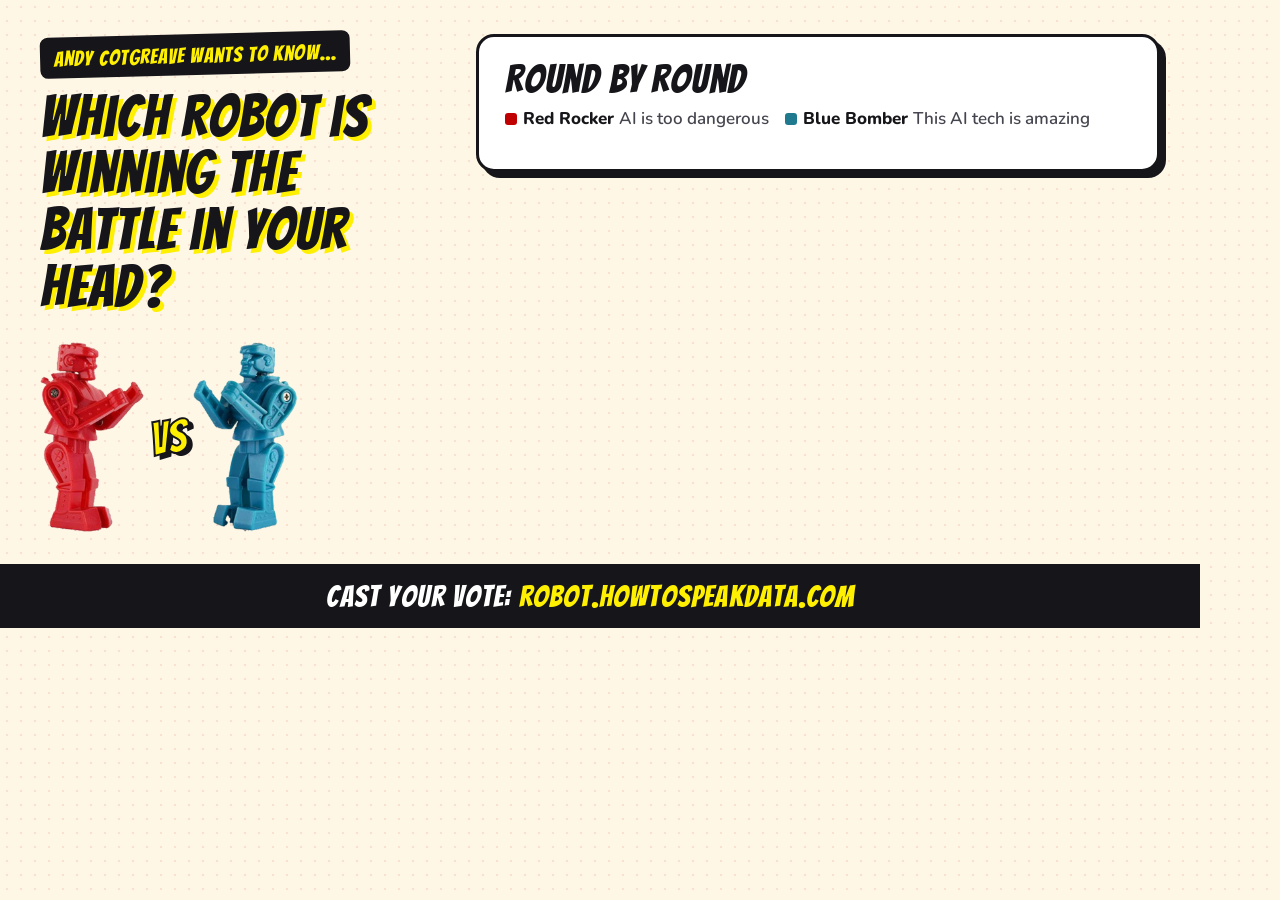
==== share.html @ df8dd7fe "Round by round panel and social share images Per-audience red/blue split (LinkedIn seed, Compass, Da" ====
<!doctype html>
<html lang="en">
<head>
  <meta charset="utf-8">
  <meta name="viewport" content="width=device-width, initial-scale=1">
  <meta name="robots" content="noindex">
  <title>Round by round | Share image</title>
  <!--
    Social images for the "Round by round" results, drawn from live votes.
      share.html?format=landscape   1200 x 628  (screenshot at 2x for 2400 x 1256)
      share.html?format=portrait    1080 x 1350 (screenshot at 2x for 2160 x 2700)
  -->
  <link rel="preconnect" href="https://fonts.googleapis.com">
  <link rel="preconnect" href="https://fonts.gstatic.com" crossorigin>
  <link href="https://fonts.googleapis.com/css2?family=Bangers&family=Nunito:wght@400;600;800&display=swap" rel="stylesheet">
  <link rel="stylesheet" href="styles.css">
  <style>
    html, body { margin: 0; overflow: hidden; }
    .card { position: relative; box-sizing: border-box; display: grid; overflow: hidden; }
    .card--landscape { width: 1200px; height: 628px; padding: 34px 40px 0; grid-template-columns: 400px 1fr; grid-template-rows: 1fr auto; column-gap: 36px; }
    .card--portrait { width: 1080px; height: 1350px; padding: 56px 60px 0; grid-template-rows: auto auto 1fr auto; }

    .s-intro { display: flex; flex-direction: column; align-items: flex-start; }
    .s-kicker {
      display: inline-block; font-family: var(--display); letter-spacing: 0.05em;
      background: var(--ink); color: var(--yellow); padding: 6px 14px 3px; border-radius: 8px; transform: rotate(-1.5deg);
    }
    .s-title { font-family: var(--display); font-weight: 400; line-height: 0.98; margin: 14px 0 0; color: var(--ink); text-shadow: 4px 4px 0 var(--yellow); }
    .s-robots { display: flex; align-items: flex-end; gap: 6px; margin-top: auto; }
    .s-robots img { height: 100%; width: auto; }
    .s-vs { font-family: var(--display); color: var(--yellow); -webkit-text-stroke: 2px var(--ink); text-shadow: 4px 4px 0 var(--ink); transform: rotate(-8deg); align-self: center; }

    .s-panel { margin: 0; align-self: start; position: relative; }
    .s-panel h2 { margin: 0; }
    .s-panel .history-key { font-size: 17px; margin: 6px 0 18px; }
    .s-panel .hrow { grid-template-columns: 84px 1fr; gap: 16px; position: relative; }
    /* highlighter band behind the row the callout talks about */
    .s-panel .hrow.is-called::before {
      content: ""; position: absolute; inset: -5px -10px -7px -12px; background: var(--yellow); border-radius: 10px; z-index: -1;
    }
    .s-panel .history-rows { position: relative; z-index: 0; }
    .s-panel .hrow-logo { height: 46px; }
    .s-panel .hrow-name { font-size: 26px; line-height: 0.9; }
    .s-panel .hrow-track { height: 50px; }
    .s-panel .hrow-seg { font-size: 30px; padding-left: 12px; padding-right: 12px; }
    .s-panel .hrow-seg--blue { padding-left: 0; }
    .s-panel .hrow--soon .hrow-track { font-size: 26px; }
    .s-panel .hrow--soon .hrow-track small { font-size: 17px; }

    /* comic callout for the standout audience */
    .s-callout {
      position: absolute; z-index: 2; top: -18px; right: -14px; font-family: var(--display); letter-spacing: 0.03em; line-height: 1;
      background: var(--yellow); color: var(--ink); border: 3px solid var(--ink); border-radius: 12px; box-shadow: 4px 4px 0 var(--ink);
      padding: 9px 14px 6px; transform: rotate(3deg); white-space: nowrap;
    }

    .s-cta {
      grid-column: 1 / -1; margin: 0 -60px; display: flex; align-items: center; justify-content: center; gap: 18px;
      background: var(--ink); color: #fff; font-family: var(--display); letter-spacing: 0.04em;
    }
    .s-cta b { color: var(--yellow); font-weight: 400; }

    .card--landscape .s-kicker { font-size: 21px; }
    .card--landscape .s-title { font-size: 58px; }
    .card--landscape .s-robots { height: 190px; margin-bottom: 14px; }
    .card--landscape .s-vs { font-size: 46px; }
    .card--landscape .s-panel { padding: 22px 26px 20px; }
    .card--landscape .s-panel h2 { font-size: 40px; }
    .card--landscape .history-rows { gap: 10px; }
    .card--landscape .s-panel .hrow { min-height: 50px; }
    .card--landscape .s-callout { font-size: 22px; }
    .card--landscape .s-cta { height: 64px; margin: 18px -40px 0; font-size: 30px; }

    .card--portrait .s-kicker { font-size: 30px; }
    .card--portrait .s-title { font-size: 86px; }
    .card--portrait .s-robots { height: 210px; justify-content: center; align-self: center; margin: 20px 0 26px; }
    .card--portrait .s-vs { font-size: 64px; margin: 0 18px; }
    .card--portrait .s-panel { padding: 30px 32px 28px; }
    .card--portrait .s-panel h2 { font-size: 54px; }
    .card--portrait .s-panel .history-key { font-size: 20px; }
    .card--portrait .history-rows { gap: 16px; }
    .card--portrait .s-panel .hrow { grid-template-columns: 100px 1fr; min-height: 60px; }
    .card--portrait .s-panel .hrow-track { height: 60px; }
    .card--portrait .s-panel .hrow-seg { font-size: 36px; }
    .card--portrait .s-callout { font-size: 28px; }
    .card--portrait .s-cta { height: 130px; margin-top: 30px; font-size: 44px; flex-direction: column; gap: 2px; line-height: 1.05; }
    .card--portrait .s-cta > b { display: block; }
    .card--portrait .s-cta span { font-size: 26px; color: #fff; opacity: .85; }
  </style>
</head>
<body>
  <div class="card" id="card">
    <div class="s-intro">
      <span class="s-kicker">Andy Cotgreave wants to know&hellip;</span>
      <h1 class="s-title">Which robot is winning the battle in your head?</h1>
      <div class="s-robots" aria-hidden="true">
        <img src="assets/red-robot.webp" alt="">
        <span class="s-vs">VS</span>
        <img src="assets/blue-robot.webp" alt="" style="transform: scaleX(1)">
      </div>
    </div>

    <section class="panel s-panel history is-pct" id="history">
      <h2>Round by round</h2>
      <div class="history-key">
        <span><b class="key-swatch key-swatch--red"></b>Red Rocker <em>AI is too dangerous</em></span>
        <span><b class="key-swatch key-swatch--blue"></b>Blue Bomber <em>This AI tech is amazing</em></span>
      </div>
      <ol class="history-rows" id="historyRows"></ol>
      <div class="s-callout" id="callout" hidden></div>
    </section>

    <div class="s-cta"><div>Cast your vote: <b>robot.howtospeakdata.com</b></div><span id="ctaSub"></span></div>
  </div>

  <script src="config.js"></script>
  <script src="history.js"></script>
  <script>
  (function () {
    "use strict";
    var format = new URLSearchParams(location.search).get("format") === "portrait" ? "portrait" : "landscape";
    var card = document.getElementById("card");
    card.classList.add("card--" + format);
    // portrait stacks intro, robots, panel and CTA; landscape puts the panel beside the intro
    if (format === "portrait") {
      var intro = card.querySelector(".s-intro"), robots = card.querySelector(".s-robots");
      card.insertBefore(robots, intro.nextSibling);
    }
    var logoArea = format === "portrait" ? 46 * 46 : 40 * 40, logoMax = format === "portrait" ? 54 : 46;

    var api = (window.ROBOT_API || "").replace(/\/+$/, "");
    fetch(api ? api + "/votes.csv" : "data/votes.csv").then(function (r) { return r.text(); }).then(function (text) {
      var rows = tallyVoteHistory(window.VOTE_HISTORY, parseVoteCsv(text));
      var list = document.getElementById("historyRows");
      rows.forEach(function (r) {
        var li = document.createElement("li"), total = r.red + r.blue;
        li.className = "hrow" + (r.soon ? " hrow--soon" : "");
        var logo = document.createElement("div");
        logo.className = "hrow-logo";
        if (r.ev.logo) {
          var i = document.createElement("i");
          i.style.setProperty("--logo", "url('" + r.ev.logo + "')");
          sizeVoteLogo(i, r.ev.logo, logoArea, logoMax);
          logo.appendChild(i);
        } else {
          logo.innerHTML = '<span class="hrow-name">' + r.ev.name + "</span>";
        }
        var track = document.createElement("div");
        track.className = "hrow-track";
        if (r.soon) {
          track.innerHTML = r.ev.date + "<small>coming up</small>";
        } else {
          var pr = total ? Math.round(100 * r.red / total) : 0;
          track.innerHTML = '<span class="hrow-bar" style="width:100%">' +
            '<span class="hrow-seg hrow-seg--red" style="flex-grow:' + r.red + '">' + pr + "%</span>" +
            '<span class="hrow-seg hrow-seg--blue" style="flex-grow:' + r.blue + '">' + (100 - pr) + "%</span></span>";
        }
        li.appendChild(logo); li.appendChild(track); list.appendChild(li);
        r.li = li;
      });

      // Call out an audience that broke from the rest (the only one where Blue won)
      var done = rows.filter(function (r) { return !r.soon && r.red + r.blue > 0; });
      var blueWins = done.filter(function (r) { return r.blue > r.red; });
      if (blueWins.length === 1 && done.length > 2) {
        var c = document.getElementById("callout");
        c.textContent = "Only " + blueWins[0].ev.name.replace(" Tech Summit", "") + " backed the Blue Bomber!";
        c.hidden = false;
        blueWins[0].li.classList.add("is-called");
      }

      var soon = rows.filter(function (r) { return r.soon; }).map(function (r) { return r.ev.name + " " + r.ev.date; });
      if (soon.length && format === "portrait") document.getElementById("ctaSub").textContent = "Next rounds: " + soon.join(" · ");
      document.body.setAttribute("data-ready", "1");
    });
  })();
  </script>
</body>
</html>
---- styles.css ----
:root {
  --red: #c00000;
  --red-dark: #8f0000;
  --teal: #207a8f;
  --teal-dark: #155767;
  --yellow: #ffef00;
  --ink: #16161a;
  --ink-soft: #45454f;
  --cream: #fff7e6;
  --paper: #ffffff;
  --substack: #ff6719;
  --linkedin: #0a66c2;
  --radius: 18px;
  --shadow: 4px 4px 0 var(--ink);
  --display: "Bangers", "Impact", "Arial Black", sans-serif;
  --body: "Nunito", system-ui, -apple-system, "Segoe UI", Roboto, sans-serif;
  color-scheme: light;
}

* { box-sizing: border-box; }
html { -webkit-text-size-adjust: 100%; scroll-behavior: smooth; }
body {
  margin: 0;
  font-family: var(--body);
  color: var(--ink);
  background-color: var(--cream);
  background-image: radial-gradient(rgba(192, 0, 0, 0.09) 1.4px, transparent 1.6px);
  background-size: 14px 14px;
  line-height: 1.5;
  overflow-x: hidden;
}
html { overflow-x: hidden; }
@supports (overflow: clip) { html, body { overflow-x: clip; } }
img { max-width: 100%; display: block; }
a { color: inherit; }
h1, h2, h3 { font-family: var(--display); font-weight: 400; letter-spacing: 0.02em; line-height: 1.02; margin: 0; }

/* ---------- top bar ---------- */
.topbar {
  display: flex; justify-content: center;
  padding: 10px 16px calc(10px);
  padding-top: max(10px, env(safe-area-inset-top));
  background: var(--ink);
}
.brand {
  font-family: var(--display); color: var(--yellow); font-size: 20px;
  text-decoration: none; letter-spacing: 0.06em;
}

.talk[hidden], .has-talk .brand { display: none; }
/* Same 50px height as the plain bar, so the robots and vote buttons don't move down. */
.topbar.has-talk { height: 50px; padding-top: 0; padding-bottom: 0; align-items: center; box-sizing: content-box; padding-top: env(safe-area-inset-top); }
.talk {
  display: flex; align-items: center; gap: 12px; max-width: 520px; width: 100%;
  text-decoration: none; color: #fff;
}
.talk-icon { width: 34px; height: 34px; border-radius: 50%; flex: none; border: 2px solid #fff; }
/* One spin of the compass shortly after the page opens, then it stays still. */
/* A logo shown as plain lettering on the bar, instead of in a round badge */
.talk-icon--wordmark { width: auto; height: 30px; border: 0; border-radius: 0; }
@media (max-width: 350px) {
  .has-talk .talk { gap: 8px; }
  .talk-icon--wordmark { height: 22px; }
}
/* "decode": the badge pops in while the text decodes (see app.js) */
.talk-icon.pop { animation: badgePop 0.6s cubic-bezier(.2,1.8,.4,1) both; }
@keyframes badgePop { 0% { transform: scale(0.3) rotate(-12deg); opacity: 0; } 100% { transform: none; opacity: 1; } }
.talk-text { font-variant-numeric: tabular-nums; }
.talk-icon.spin { animation: compassSpin 1.4s cubic-bezier(.25,.9,.3,1.25) 0.6s 1 both; } /* .spin is added once the icon has loaded */
@keyframes compassSpin {
  0%   { transform: rotate(0) scale(1); }
  15%  { transform: rotate(-25deg) scale(1.12); }
  75%  { transform: rotate(375deg) scale(1.12); }
  88%  { transform: rotate(352deg) scale(1); }
  100% { transform: rotate(360deg) scale(1); }
}
.talk-text { flex: 1; min-width: 0; display: flex; flex-direction: column; line-height: 1; }
.talk-kicker { font-family: var(--display); color: var(--yellow); font-size: clamp(13px, 4.1vw, 16px); letter-spacing: 0.06em; white-space: nowrap; overflow: hidden; text-overflow: ellipsis; }
.talk-detail { font-family: var(--display); font-size: clamp(17px, 5.2vw, 22px); letter-spacing: 0.03em; white-space: nowrap; overflow: hidden; text-overflow: clip; }
.talk-arrow {
  flex: none; font-size: 22px; font-weight: 800; color: var(--ink); background: var(--yellow);
  width: 32px; height: 32px; border-radius: 50%; display: grid; place-items: center;
}
.talk:hover .talk-detail, .talk:focus-visible .talk-detail { text-decoration: underline; }

main { max-width: 760px; margin: 0 auto; padding: 0 16px; }

/* ---------- the ring ---------- */
.ring { padding: 22px 0 8px; text-align: center; }
.kicker {
  display: inline-block; margin: 0 0 10px;
  font-family: var(--display); font-size: 18px; letter-spacing: 0.05em;
  background: var(--ink); color: var(--yellow);
  padding: 4px 12px 2px; border-radius: 6px; transform: rotate(-1.5deg);
}
.kicker--dark { background: var(--red); color: var(--yellow); }
.ring h1 {
  font-size: clamp(36px, 10.5vw, 64px);
  color: var(--ink);
  text-shadow: 3px 3px 0 var(--yellow);
  margin: 0 auto 14px; max-width: 12em;
}

.fighters {
  display: grid;
  grid-template-columns: 1fr auto 1fr;
  align-items: end;
  gap: 4px;
  margin: 0 -6px;
}
.vs {
  font-family: var(--display); font-size: clamp(26px, 8vw, 44px);
  color: var(--yellow); -webkit-text-stroke: 1.5px var(--ink);
  text-shadow: 3px 3px 0 var(--ink);
  align-self: center; transform: rotate(-8deg); padding-bottom: 60px;
}

.fighter {
  appearance: none; border: 0; background: none; padding: 6px 2px 0;
  font: inherit; color: inherit; cursor: pointer;
  display: flex; flex-direction: column; align-items: center;
  -webkit-tap-highlight-color: transparent; touch-action: manipulation;
  position: relative; min-width: 0;
}
.fighter:focus-visible { outline: 4px solid var(--yellow); outline-offset: 4px; border-radius: var(--radius); }

.name {
  font-family: var(--display); font-size: clamp(18px, 5.4vw, 28px); letter-spacing: 0.04em;
  line-height: 1;
}
.fighter--red .name { color: var(--red); }
.fighter--blue .name { color: var(--teal); }

.bubble {
  position: relative; display: block;
  margin: 6px 0 14px; padding: 8px 10px 6px;
  font-family: var(--display); font-size: clamp(19px, 5.6vw, 30px); line-height: 1.02;
  color: var(--yellow); border-radius: 12px; border: 3px solid var(--ink);
  box-shadow: var(--shadow); width: 100%; max-width: 230px; min-height: 2.4em; z-index: 2;
  display: flex; align-items: center; justify-content: center;
}
.bubble::after {
  content: ""; position: absolute; bottom: -15px; width: 0; height: 0;
  border-left: 10px solid transparent; border-right: 10px solid transparent;
  border-top: 14px solid var(--ink);
}
.bubble--red { background: var(--red); transform: rotate(-2deg); }
.bubble--red::after { left: 30%; }
.bubble--blue { background: var(--teal); transform: rotate(2deg); }
.bubble--blue::after { right: 30%; }

.bot {
  position: relative; display: block;
  height: min(36vh, 290px); aspect-ratio: 318 / 583;
  transition: transform 0.25s cubic-bezier(.3,1.6,.5,1);
  z-index: 3; /* the knocked-off head must sit in front of the speech bubble */
}
.bot img { position: absolute; inset: 0; width: 100%; height: 100%; object-fit: contain; }
.fighter--blue .bot { aspect-ratio: 310 / 566; }
/* Whole robot by default; split body + head only once knocked (avoids a seam). */
.bot-body, .bot-head { visibility: hidden; }
.knocked .bot-full { visibility: hidden; }
.knocked .bot-body, .knocked .bot-head { visibility: visible; }

.fighter:hover .bot, .fighter:active .bot { transform: translateY(-4px) scale(1.03); }
.fighter--red:active .bot { transform: translateX(8px) scale(1.04); }
.fighter--blue:active .bot { transform: translateX(-8px) scale(1.04); }

.vote-btn {
  margin-top: 10px; min-height: 48px; min-width: 120px; white-space: nowrap;
  display: inline-flex; align-items: center; justify-content: center;
  padding: 8px 18px 6px; border-radius: 999px; border: 3px solid var(--ink);
  font-family: var(--display); font-size: 22px; letter-spacing: 0.05em;
  color: #fff; box-shadow: var(--shadow);
  transition: transform 0.1s, box-shadow 0.1s;
}
.fighter--red .vote-btn { background: var(--red); }
.fighter--blue .vote-btn { background: var(--teal); }
.fighter:active .vote-btn { transform: translate(3px, 3px); box-shadow: 1px 1px 0 var(--ink); }

.hint { color: var(--ink-soft); font-size: 15px; margin: 14px 0 4px; }

/* ---------- voted state ---------- */
.voted .fighter { cursor: default; }
.voted .fighter .vote-btn { visibility: hidden; }
.voted .fighter:hover .bot, .voted .fighter:active .bot { transform: none; }
.fighter.is-pick .vote-btn {
  visibility: visible; background: var(--yellow); color: var(--ink);
}
.fighter.is-pick .vote-btn::before { content: "\2605\00a0"; }
/* ---------- the knocked-off block ----------
   Like the real toy, the robot you vote against gets its head knocked up on its neck.
   Head and body are cut along a straight line 16.8% down the image. The spring sits
   behind both and runs 4% into each, so its ends are always hidden. */
.fighter { --neck-x: 34%; --pop: -10%; --rot: -9deg; }
.fighter--blue { --neck-x: 61%; --rot: 9deg; }
.bot-neck, .ko { position: absolute; visibility: hidden; }
.bot-neck {
  left: var(--neck-x); top: calc(16.8% + 4%); width: 15%; height: calc(-1 * var(--pop) + 8%);
  transform: translate(-50%, -100%) scaleY(0); transform-origin: 50% 100%;
  border-left: 2px solid var(--ink); border-right: 2px solid var(--ink);
  background:
    linear-gradient(90deg, rgba(0,0,0,.25), transparent 30%, rgba(255,255,255,.35) 50%, transparent 70%, rgba(0,0,0,.3)),
    repeating-linear-gradient(170deg, #e4e4e8 0 3px, #7d7d88 3px 6px);
}
.bot-head { transform-origin: var(--neck-x) 16.8%; }
.knocked .bot-neck, .knocked .ko { visibility: visible; }
.fighter.knocked .bot-head { animation: headPop 1.1s cubic-bezier(.3,1.4,.5,1) 0.35s both; }
.fighter.knocked .bot-neck { animation: neckPop 1.1s cubic-bezier(.3,1.4,.5,1) 0.35s both; }
@keyframes headPop {
  0%   { transform: none; }
  30%  { transform: translateY(calc(var(--pop) * 1.5)) rotate(calc(var(--rot) * -1.2)); }
  50%  { transform: translateY(calc(var(--pop) * 0.8)) rotate(calc(var(--rot) * 1.4)); }
  70%  { transform: translateY(calc(var(--pop) * 1.15)) rotate(calc(var(--rot) * -0.4)); }
  100% { transform: translateY(var(--pop)) rotate(var(--rot)); }
}
@keyframes neckPop {
  0%   { transform: translate(-50%, -100%) scaleY(0); }
  30%  { transform: translate(-50%, -100%) scaleY(1.5); }
  50%  { transform: translate(-50%, -100%) scaleY(0.8); }
  70%  { transform: translate(-50%, -100%) scaleY(1.15); }
  100% { transform: translate(-50%, -100%) scaleY(1); }
}
.ko {
  top: 0; z-index: 4; font-family: var(--display); font-size: clamp(20px, 6vw, 30px); line-height: 1;
  color: var(--ink); background: var(--yellow); border: 3px solid var(--ink); padding: 6px 10px 3px;
  clip-path: polygon(0% 18%, 14% 0%, 32% 14%, 52% 0%, 68% 16%, 90% 2%, 100% 26%, 92% 52%, 100% 82%, 82% 100%, 60% 86%, 40% 100%, 22% 86%, 4% 100%, 8% 62%, 0% 42%);
  animation: koPop 0.5s cubic-bezier(.2,2,.4,1) 0.75s both;
}
.fighter--red .ko { right: -6%; transform: rotate(10deg); }
.fighter--blue .ko { left: -6%; transform: rotate(-10deg); }
@keyframes koPop { from { transform: scale(0) rotate(0); } }
.fighter.punch.fighter--red .bot { animation: punchR 0.45s ease-out; }
.fighter.punch.fighter--blue .bot { animation: punchB 0.45s ease-out; }
@keyframes punchR { 40% { transform: translateX(22px) rotate(4deg); } }
@keyframes punchB { 40% { transform: translateX(-22px) rotate(-4deg); } }

/* ---------- results ---------- */
.results {
  position: relative; margin: 18px 0 10px; padding: 18px 16px 16px;
  background: var(--paper); border: 3px solid var(--ink); border-radius: var(--radius);
  box-shadow: 6px 6px 0 var(--ink); text-align: left;
}
.kapow {
  position: absolute; top: -24px; right: 10px;
  font-family: var(--display); font-size: 30px; color: var(--ink);
  background: var(--yellow); padding: 6px 14px 4px; border: 3px solid var(--ink);
  clip-path: polygon(0% 18%, 12% 0%, 30% 14%, 50% 0%, 66% 16%, 88% 2%, 100% 22%, 92% 50%, 100% 80%, 84% 100%, 62% 86%, 42% 100%, 24% 86%, 6% 100%, 8% 64%, 0% 44%);
  transform: rotate(8deg); animation: pop 0.45s cubic-bezier(.2,2,.4,1);
}
@keyframes pop { from { transform: rotate(8deg) scale(0); } }
.thanks { font-family: var(--display); font-size: 26px; margin: 0 0 10px; letter-spacing: 0.03em; }
.hbars { display: grid; gap: 12px; }
.hbar-label { margin: 0 0 4px; font-size: 15px; color: var(--ink-soft); line-height: 1.2; }
.hbar-label b { font-family: var(--display); font-weight: 400; font-size: 21px; letter-spacing: 0.04em; margin-right: 4px; }
.hbar--red .hbar-label b { color: var(--red); }
.hbar--blue .hbar-label b { color: var(--teal); }
.hbar.is-mine .hbar-label b::after { content: "\00a0\2605"; color: var(--ink); }
/* Fills are sized against (track - 96px), so the leader still leaves room for its value label. */
.hbar-track { display: flex; align-items: center; gap: 8px; }
.hbar-fill { flex: none; }
.hbar-fill {
  height: 40px; width: 0; min-width: 6px; border: 3px solid var(--ink); border-radius: 0 10px 10px 0;
  box-shadow: 3px 3px 0 var(--ink); transition: width 0.9s cubic-bezier(.3,1.2,.4,1);
}
.hbar--red .hbar-fill { background: var(--red); }
.hbar--blue .hbar-fill { background: var(--teal); }
.hbar-val { white-space: nowrap; }
.hbar-val b { font-family: var(--display); font-weight: 400; font-size: 30px; line-height: 1; }
.hbar-val em { font-style: normal; font-size: 14px; color: var(--ink-soft); font-weight: 600; }
.tally { margin: 10px 0 0; font-size: 14px; color: var(--ink-soft); }

/* ---------- the post-vote call to action ---------- */
.results { scroll-margin-top: 16px; }
.result-cta {
  margin: 16px -16px -16px; padding: 18px 16px 18px;
  background: var(--yellow); border-top: 3px solid var(--ink);
  border-radius: 0 0 calc(var(--radius) - 3px) calc(var(--radius) - 3px);
  text-align: center;
}
.result-cta-kicker {
  font-family: var(--display); font-size: clamp(28px, 8vw, 38px); line-height: 1; margin: 0 0 6px;
  letter-spacing: 0.02em;
}
.result-cta-lede { margin: 0 0 14px; font-size: 17px; font-weight: 700; }
.btn--big { font-size: 27px; min-height: 62px; animation: nudge 2.6s ease-in-out 1.4s infinite; }
@keyframes nudge { 0%, 88%, 100% { transform: none; } 92% { transform: rotate(-2deg) scale(1.04); } 96% { transform: rotate(2deg) scale(1.04); } }
.or { display: flex; align-items: center; gap: 10px; margin: 10px 0; font-weight: 800; font-size: 14px; text-transform: uppercase; letter-spacing: 0.1em; }
.or::before, .or::after { content: ""; flex: 1; border-top: 2px solid var(--ink); opacity: 0.35; }

/* ---------- sticky follow bar (after voting) ---------- */
.sticky {
  position: fixed; left: 0; right: 0; bottom: 0; z-index: 20;
  display: flex; gap: 8px; align-items: center;
  padding: 10px 12px calc(10px + env(safe-area-inset-bottom));
  background: var(--ink); border-top: 3px solid var(--yellow);
  transform: translateY(110%); transition: transform 0.3s ease;
}
.sticky.show { transform: none; }
.sticky-label { font-family: var(--display); color: var(--yellow); font-size: 19px; line-height: 0.95; letter-spacing: 0.04em; width: 3.6em; }
.sticky-btn {
  flex: 1; display: flex; align-items: center; justify-content: center; min-height: 46px;
  border-radius: 10px; border: 2px solid #fff; text-decoration: none; color: #fff;
  font-family: var(--display); font-size: 20px; letter-spacing: 0.05em; padding: 4px 8px 2px; text-align: center; line-height: 1;
}
.sticky-btn--substack { background: var(--substack); flex: 1.1; }
.sticky-btn--linkedin { background: var(--linkedin); }
.sticky-close {
  appearance: none; background: none; border: 0; color: #fff; font-size: 28px; line-height: 1;
  width: 36px; height: 46px; padding: 0; cursor: pointer;
}
@media (min-width: 640px) { .sticky { justify-content: center; } .sticky-btn { flex: 0 1 240px; } }

/* ---------- test mode ---------- */
.testbar {
  display: flex; flex-wrap: wrap; gap: 6px 12px; align-items: center; justify-content: center;
  padding: 8px 12px; background: repeating-linear-gradient(45deg, var(--yellow) 0 14px, #ffe14d 14px 28px);
  border-bottom: 3px solid var(--ink); font-size: 14px; text-align: center;
}
.testbar[hidden] { display: none; }
.testbar button {
  font: inherit; font-weight: 800; padding: 6px 12px; border-radius: 8px; border: 2px solid var(--ink);
  background: var(--ink); color: var(--yellow); cursor: pointer;
}
.testbar a { font-weight: 800; }

/* ---------- panels ---------- */
.panel {
  margin: 28px 0; padding: 22px 18px;
  background: var(--paper); border: 3px solid var(--ink); border-radius: var(--radius);
  box-shadow: 6px 6px 0 var(--ink);
}
.panel h2 { font-size: clamp(30px, 8.5vw, 44px); margin-bottom: 8px; }
.substack-embed {
  border-radius: 10px; overflow: hidden; background: #fff; border: 2px solid rgba(0,0,0,.12);
  margin-bottom: 12px;
}
.substack-embed iframe { display: block; width: 100%; height: 150px; border: 0; background: #fff; }

.btn {
  display: flex; align-items: center; justify-content: center; gap: 8px;
  min-height: 52px; padding: 10px 18px 8px; border-radius: 12px; border: 3px solid var(--ink);
  font-family: var(--display); font-size: 23px; letter-spacing: 0.05em;
  text-decoration: none; color: #fff; box-shadow: var(--shadow);
  transition: transform 0.1s, box-shadow 0.1s;
}
.btn:active { transform: translate(3px, 3px); box-shadow: 1px 1px 0 var(--ink); }
.btn:focus-visible { outline: 4px solid var(--yellow); outline-offset: 3px; }
.btn--substack { background: var(--substack); }
.btn--linkedin { background: var(--linkedin); }
.btn--dark { background: var(--red); }
.btn--outline { background: #fff; color: var(--ink); }

/* ---------- further reading ---------- */
.feature {
  display: block; text-decoration: none; margin: 8px 0 16px; padding: 16px;
  background: var(--teal); color: #fff; border-radius: 14px; border: 3px solid var(--ink); box-shadow: var(--shadow);
}
.feature-label { font-family: var(--display); color: var(--yellow); font-size: 18px; letter-spacing: 0.05em; }
.feature strong { display: block; font-size: 21px; line-height: 1.2; margin: 4px 0 6px; }
.feature-sub { font-size: 15px; opacity: 0.92; }

/* ---------- about ---------- */
.about { text-align: left; }
.about-photo {
  width: 100%; height: auto; margin: 8px 0 14px; border: 3px solid var(--ink); border-radius: 12px;
  /* The photo is a wide panorama: on phones, crop in on the stage and the big screens. */
  aspect-ratio: 2 / 1; object-fit: cover; object-position: 44% 50%;
}
@media (min-width: 640px) { .about-photo { aspect-ratio: 1042 / 241; } }
.about h2 { font-size: clamp(26px, 7vw, 38px); }
.creds { padding-left: 20px; margin: 14px 0 18px; }
.creds li { margin: 6px 0; font-size: 16px; }
.creds li::marker { color: var(--red); }
.asks {
  background: var(--ink); color: #fff; border-radius: 14px; padding: 14px 16px;
  font-family: var(--display); font-size: 22px; letter-spacing: 0.04em; line-height: 1.2;
}
.asks p { margin: 4px 0; }
.asks p:nth-child(odd) { color: var(--yellow); }
.cta-row { display: grid; gap: 12px; margin: 16px 0 8px; }
.newsletter { margin: 20px 0 8px; }
.newsletter-title { font-family: var(--display); font-size: 24px; letter-spacing: 0.03em; margin: 0 0 8px; }
.site-link { text-align: center; margin: 12px 0 0; font-weight: 800; }

.foot { max-width: 760px; margin: 0 auto; padding: 8px 16px calc(28px + env(safe-area-inset-bottom)); font-size: 13px; color: var(--ink-soft); text-align: center; }
.foot p { margin: 6px 0; }

/* ---------- larger screens ---------- */
@media (min-width: 640px) {
  .ring { padding-top: 36px; }
  .fighters { gap: 18px; margin: 0; }
  .bot { height: min(46vh, 360px); }
  .cta-row { grid-template-columns: repeat(3, 1fr); }
  .cta-row .btn { font-size: 20px; padding-left: 10px; padding-right: 10px; }
  .panel { padding: 28px; }
}

@media (max-width: 360px) {
  .vs { font-size: 22px; padding-bottom: 50px; }
  .vote-btn { min-width: 0; padding: 8px 12px 6px; font-size: 19px; }
  .bubble { font-size: 17px; }
}

@media (prefers-reduced-motion: reduce) {
  *, *::before, *::after { animation: none !important; transition: none !important; }
}
.has-voted .foot { padding-bottom: calc(90px + env(safe-area-inset-bottom)); }

/* ---------- round by round (votes per audience) ---------- */
.history[hidden] { display: none; }
.history-lede { margin: 0 0 14px; color: var(--ink-soft); font-size: 16px; }
.history-head { display: flex; flex-wrap: wrap; gap: 10px 16px; align-items: center; justify-content: space-between; margin-bottom: 16px; }
.history-key { display: flex; flex-wrap: wrap; gap: 4px 16px; font-weight: 800; font-size: 14px; }
.history-key em { font-style: normal; font-weight: 600; color: var(--ink-soft); }
.key-swatch { display: inline-block; width: 12px; height: 12px; border-radius: 3px; margin-right: 6px; vertical-align: -1px; }
.key-swatch--red { background: var(--red); }
.key-swatch--blue { background: var(--teal); }
.history-toggle { display: inline-flex; border: 2px solid var(--ink); border-radius: 999px; overflow: hidden; }
.history-toggle button {
  appearance: none; border: 0; background: #fff; color: var(--ink); cursor: pointer;
  font-family: var(--display); font-size: 17px; letter-spacing: 0.05em; padding: 6px 14px 4px; min-height: 36px;
}
.history-toggle button[aria-pressed="true"] { background: var(--ink); color: var(--yellow); }
.history-rows { list-style: none; margin: 0; padding: 0; display: grid; gap: 12px; }
.hrow { display: grid; grid-template-columns: 76px 1fr; gap: 12px; align-items: center; min-height: 44px; }
.hrow-logo { height: 34px; display: flex; align-items: center; }
.hrow-logo i {
  display: block; width: 26px; height: 26px; background: var(--ink);
  -webkit-mask: var(--logo) left center / contain no-repeat; mask: var(--logo) left center / contain no-repeat;
}
.hrow-name { font-family: var(--display); font-size: 17px; line-height: 0.95; letter-spacing: 0.03em; }
.hrow-track { position: relative; display: flex; height: 40px; align-items: stretch; }
.hrow-bar {
  display: flex; height: 100%; transition: width 0.5s cubic-bezier(.3,1.1,.4,1);
  border: 3px solid var(--ink); border-radius: 10px; overflow: hidden; box-shadow: 3px 3px 0 var(--ink); box-sizing: border-box;
}
.hrow-seg {
  flex: 1 1 0; display: flex; align-items: center; min-width: 0; overflow: hidden; white-space: nowrap;
  font-family: var(--display); font-size: 22px; letter-spacing: 0.03em; color: #fff;
}
.hrow-seg--red { background: var(--red); justify-content: flex-start; padding-left: 8px; border-right: 3px solid var(--ink); }
.hrow-seg--blue { background: var(--teal); justify-content: flex-end; padding-right: 8px; }
.hrow--soon .hrow-track {
  border: 3px dashed var(--ink); border-radius: 10px; justify-content: center; align-items: center;
  background: repeating-linear-gradient(45deg, #fff 0 8px, #fff8cc 8px 16px);
  font-family: var(--display); font-size: 19px; letter-spacing: 0.04em; color: var(--ink);
}
.hrow--soon .hrow-track small { font-family: var(--body); font-size: 13px; font-weight: 700; color: var(--ink-soft); margin-left: 8px; letter-spacing: 0; }
.history-note { margin: 16px 0 0; font-size: 13px; color: var(--ink-soft); }
/* 50% line in percent mode */
.history.is-pct .hrow:not(.hrow--soon) .hrow-track::after {
  content: ""; position: absolute; left: 50%; top: -4px; bottom: -4px; border-left: 2px dashed var(--ink); opacity: 0.55; pointer-events: none;
}
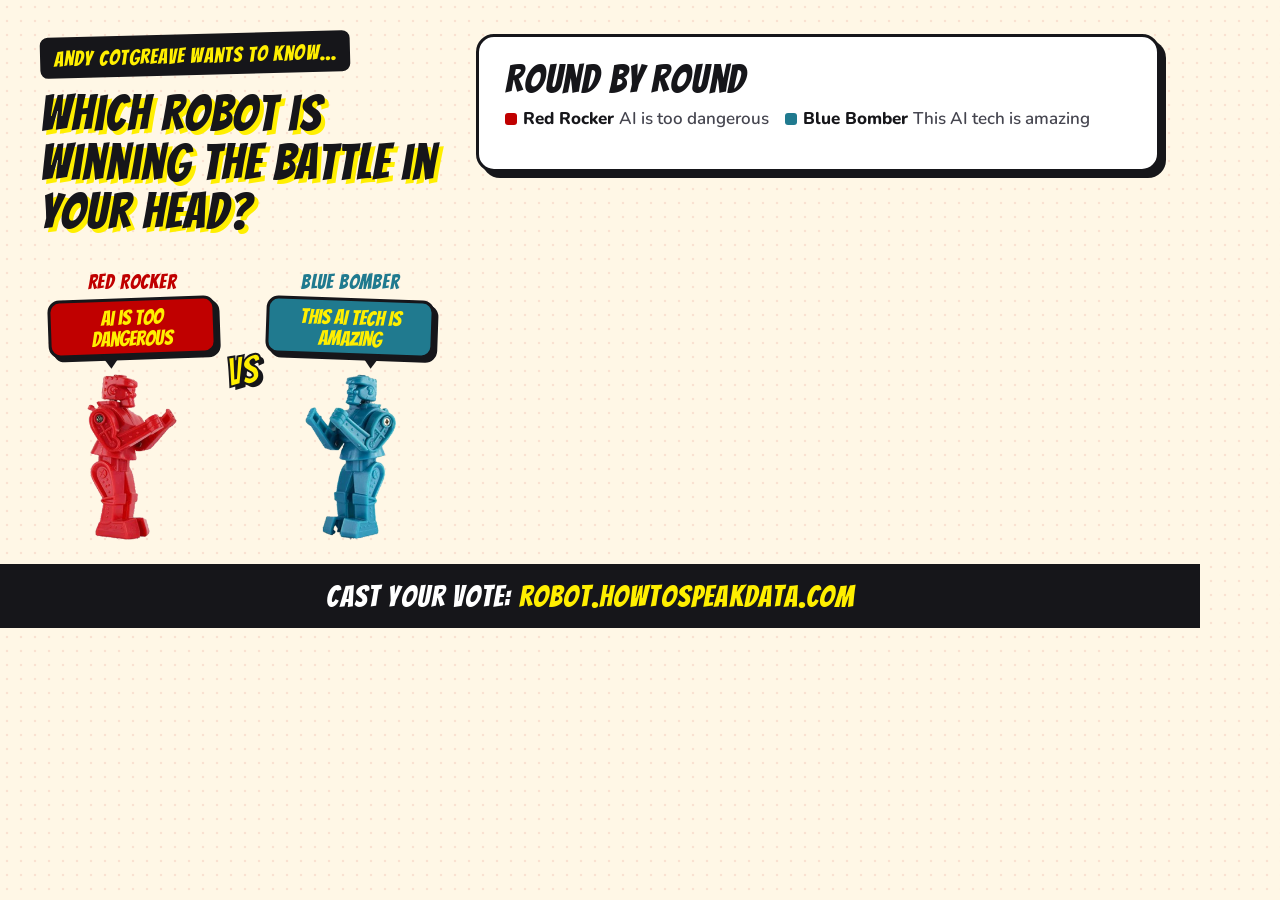
==== commit 86598545: "Share images: robot names and speech bubbles so they stand alone Co-Authored-By: Claude Opus 5.5 <no" ====
--- a/share.html
+++ b/share.html
@@ -27,7 +27,24 @@
     }
     .s-title { font-family: var(--display); font-weight: 400; line-height: 0.98; margin: 14px 0 0; color: var(--ink); text-shadow: 4px 4px 0 var(--yellow); }
     .s-robots { display: flex; align-items: flex-end; gap: 6px; margin-top: auto; }
-    .s-robots img { height: 100%; width: auto; }
+    .s-fighter { display: flex; flex-direction: column; align-items: center; height: 100%; }
+    .s-fighter img { flex: 1; min-height: 0; width: auto; margin-top: 4px; }
+    .s-name { font-family: var(--display); letter-spacing: 0.04em; line-height: 1; }
+    .s-fighter--red .s-name { color: var(--red); }
+    .s-fighter--blue .s-name { color: var(--teal); }
+    .s-bubble {
+      position: relative; display: flex; align-items: center; justify-content: center; text-align: center;
+      font-family: var(--display); line-height: 1.02; color: var(--yellow);
+      border: 3px solid var(--ink); border-radius: 12px; box-shadow: 4px 4px 0 var(--ink); margin: 6px 0 14px;
+    }
+    .s-bubble::after {
+      content: ""; position: absolute; bottom: -15px; width: 0; height: 0;
+      border-left: 10px solid transparent; border-right: 10px solid transparent; border-top: 14px solid var(--ink);
+    }
+    .s-fighter--red .s-bubble { background: var(--red); transform: rotate(-2deg); }
+    .s-fighter--red .s-bubble::after { left: 30%; }
+    .s-fighter--blue .s-bubble { background: var(--teal); transform: rotate(2deg); }
+    .s-fighter--blue .s-bubble::after { right: 30%; }
     .s-vs { font-family: var(--display); color: var(--yellow); -webkit-text-stroke: 2px var(--ink); text-shadow: 4px 4px 0 var(--ink); transform: rotate(-8deg); align-self: center; }
 
     .s-panel { margin: 0; align-self: start; position: relative; }
@@ -61,9 +78,11 @@
     .s-cta b { color: var(--yellow); font-weight: 400; }
 
     .card--landscape .s-kicker { font-size: 21px; }
-    .card--landscape .s-title { font-size: 58px; }
-    .card--landscape .s-robots { height: 190px; margin-bottom: 14px; }
-    .card--landscape .s-vs { font-size: 46px; }
+    .card--landscape .s-title { font-size: 50px; }
+    .card--landscape .s-robots { height: 268px; margin-bottom: 6px; gap: 2px; }
+    .card--landscape .s-name { font-size: 20px; }
+    .card--landscape .s-bubble { font-size: 21px; width: 168px; height: 58px; padding: 6px 8px 4px; box-sizing: border-box; }
+    .card--landscape .s-vs { font-size: 40px; margin-bottom: 70px; }
     .card--landscape .s-panel { padding: 22px 26px 20px; }
     .card--landscape .s-panel h2 { font-size: 40px; }
     .card--landscape .history-rows { gap: 10px; }
@@ -72,9 +91,11 @@
     .card--landscape .s-cta { height: 64px; margin: 18px -40px 0; font-size: 30px; }
 
     .card--portrait .s-kicker { font-size: 30px; }
-    .card--portrait .s-title { font-size: 86px; }
-    .card--portrait .s-robots { height: 210px; justify-content: center; align-self: center; margin: 20px 0 26px; }
-    .card--portrait .s-vs { font-size: 64px; margin: 0 18px; }
+    .card--portrait .s-title { font-size: 80px; }
+    .card--portrait .s-robots { height: 300px; justify-content: center; align-self: center; margin: 16px 0 22px; gap: 10px; }
+    .card--portrait .s-name { font-size: 28px; }
+    .card--portrait .s-bubble { font-size: 31px; width: 220px; height: 82px; padding: 8px 10px 5px; box-sizing: border-box; }
+    .card--portrait .s-vs { font-size: 60px; margin: 0 18px 90px; }
     .card--portrait .s-panel { padding: 30px 32px 28px; }
     .card--portrait .s-panel h2 { font-size: 54px; }
     .card--portrait .s-panel .history-key { font-size: 20px; }
@@ -93,10 +114,18 @@
     <div class="s-intro">
       <span class="s-kicker">Andy Cotgreave wants to know&hellip;</span>
       <h1 class="s-title">Which robot is winning the battle in your head?</h1>
-      <div class="s-robots" aria-hidden="true">
-        <img src="assets/red-robot.webp" alt="">
-        <span class="s-vs">VS</span>
-        <img src="assets/blue-robot.webp" alt="" style="transform: scaleX(1)">
+      <div class="s-robots">
+        <div class="s-fighter s-fighter--red">
+          <span class="s-name">Red Rocker</span>
+          <span class="s-bubble">AI is too dangerous</span>
+          <img src="assets/red-robot.webp" alt="Red Rocker robot">
+        </div>
+        <span class="s-vs" aria-hidden="true">VS</span>
+        <div class="s-fighter s-fighter--blue">
+          <span class="s-name">Blue Bomber</span>
+          <span class="s-bubble">This AI tech is amazing</span>
+          <img src="assets/blue-robot.webp" alt="Blue Bomber robot">
+        </div>
       </div>
     </div>
 
